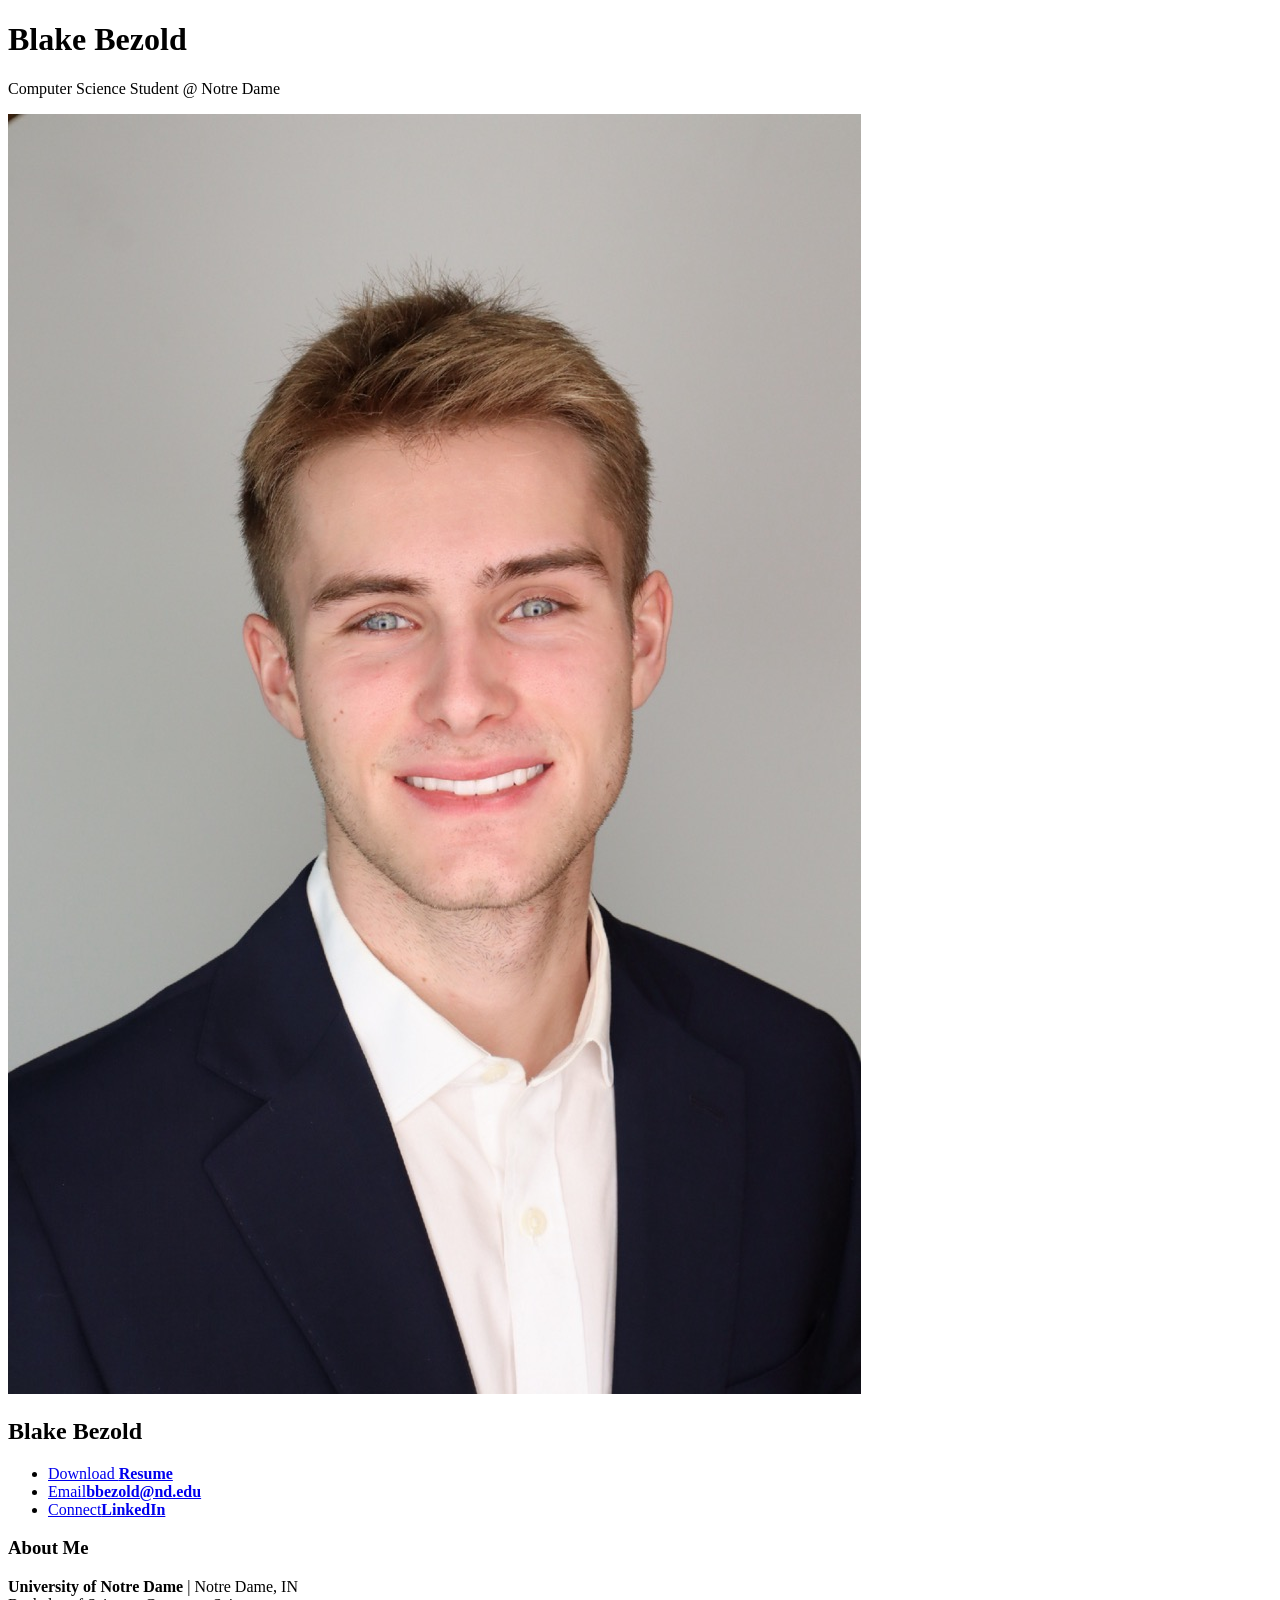
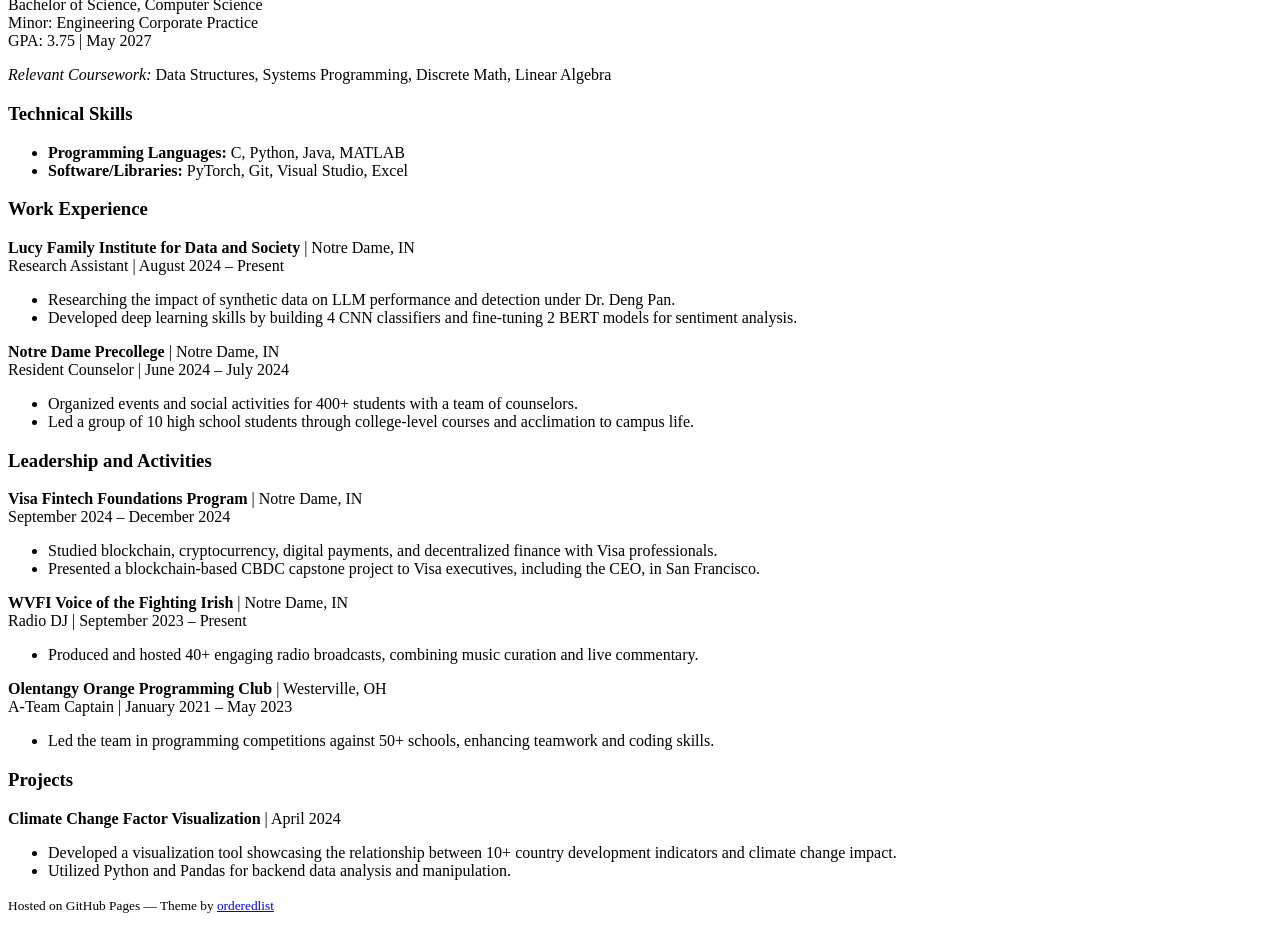
==== index.html @ f269bad6 "fixed buttons pt 2" ====
<!doctype html>
<html>
  <head>
    <meta charset="utf-8">
    <meta http-equiv="X-UA-Compatible" content="chrome=1">
    <title>About | Blake Bezold</title>

    <link rel="stylesheet" href="stylesheets/styles.css">
    <link rel="stylesheet" href="stylesheets/pygment_trac.css">
    <meta name="viewport" content="width=device-width">
    <!--[if lt IE 9]>
    <script src="//html5shiv.googlecode.com/svn/trunk/html5.js"></script>
    <![endif]-->
  </head>
  <body>
    <div class="wrapper">
      <header>
        <h1>Blake Bezold</h1>
        <p>Computer Science Student @ Notre Dame</p>
		<img src="photo.jpg" alt="Image of Blake">
      </header>
		<section id="resume">
		</header>
			<h2>Blake Bezold</h2>
			<ul>
				<li><a href="https://drive.google.com/file/d/12IkbuP81wawampRfzzieY_w5R95VjxuS/view?usp=sharing">Download <strong>Resume</strong></a></li>
				<li><a href="mailto:bbezold@nd.edu">Email<strong>bbezold@nd.edu</strong></a></li>
				<li><a href="https://linkedin.com">Connect<strong>LinkedIn</strong></a></li>
			</ul>
		</header>
			<h3>About Me</h3>
			<p><strong>University of Notre Dame</strong> | Notre Dame, IN<br>
			Bachelor of Science, Computer Science<br>
			Minor: Engineering Corporate Practice<br>
			GPA: 3.75 | May 2027</p>
			<p><em>Relevant Coursework:</em> Data Structures, Systems Programming, Discrete Math, Linear Algebra</p>
		
			<h3>Technical Skills</h3>
			<ul>
			<li><strong>Programming Languages:</strong> C, Python, Java, MATLAB</li>
			<li><strong>Software/Libraries:</strong> PyTorch, Git, Visual Studio, Excel</li>
			</ul>
		
			<h3>Work Experience</h3>
			<p><strong>Lucy Family Institute for Data and Society</strong> | Notre Dame, IN<br>
			Research Assistant | August 2024 – Present</p>
			<ul>
			<li>Researching the impact of synthetic data on LLM performance and detection under Dr. Deng Pan.</li>
			<li>Developed deep learning skills by building 4 CNN classifiers and fine-tuning 2 BERT models for sentiment analysis.</li>
			</ul>
		
			<p><strong>Notre Dame Precollege</strong> | Notre Dame, IN<br>
			Resident Counselor | June 2024 – July 2024</p>
			<ul>
			<li>Organized events and social activities for 400+ students with a team of counselors.</li>
			<li>Led a group of 10 high school students through college-level courses and acclimation to campus life.</li>
			</ul>
		
			<h3>Leadership and Activities</h3>
			<p><strong>Visa Fintech Foundations Program</strong> | Notre Dame, IN<br>
			September 2024 – December 2024</p>
			<ul>
			<li>Studied blockchain, cryptocurrency, digital payments, and decentralized finance with Visa professionals.</li>
			<li>Presented a blockchain-based CBDC capstone project to Visa executives, including the CEO, in San Francisco.</li>
			</ul>
		
			<p><strong>WVFI Voice of the Fighting Irish</strong> | Notre Dame, IN<br>
			Radio DJ | September 2023 – Present</p>
			<ul>
			<li>Produced and hosted 40+ engaging radio broadcasts, combining music curation and live commentary.</li>
			</ul>
		
			<p><strong>Olentangy Orange Programming Club</strong> | Westerville, OH<br>
			A-Team Captain | January 2021 – May 2023</p>
			<ul>
			<li>Led the team in programming competitions against 50+ schools, enhancing teamwork and coding skills.</li>
			</ul>
		
			<h3>Projects</h3>
			<p><strong>Climate Change Factor Visualization</strong> | April 2024</p>
			<ul>
			<li>Developed a visualization tool showcasing the relationship between 10+ country development indicators and climate change impact.</li>
			<li>Utilized Python and Pandas for backend data analysis and manipulation.</li>
			</ul>
		</section>
	  
      <footer>
        <p><small>Hosted on GitHub Pages &mdash; Theme by <a href="https://github.com/orderedlist">orderedlist</a></small></p>
      </footer>
    </div>
    <script src="javascripts/scale.fix.js"></script>
  </body>
</html>
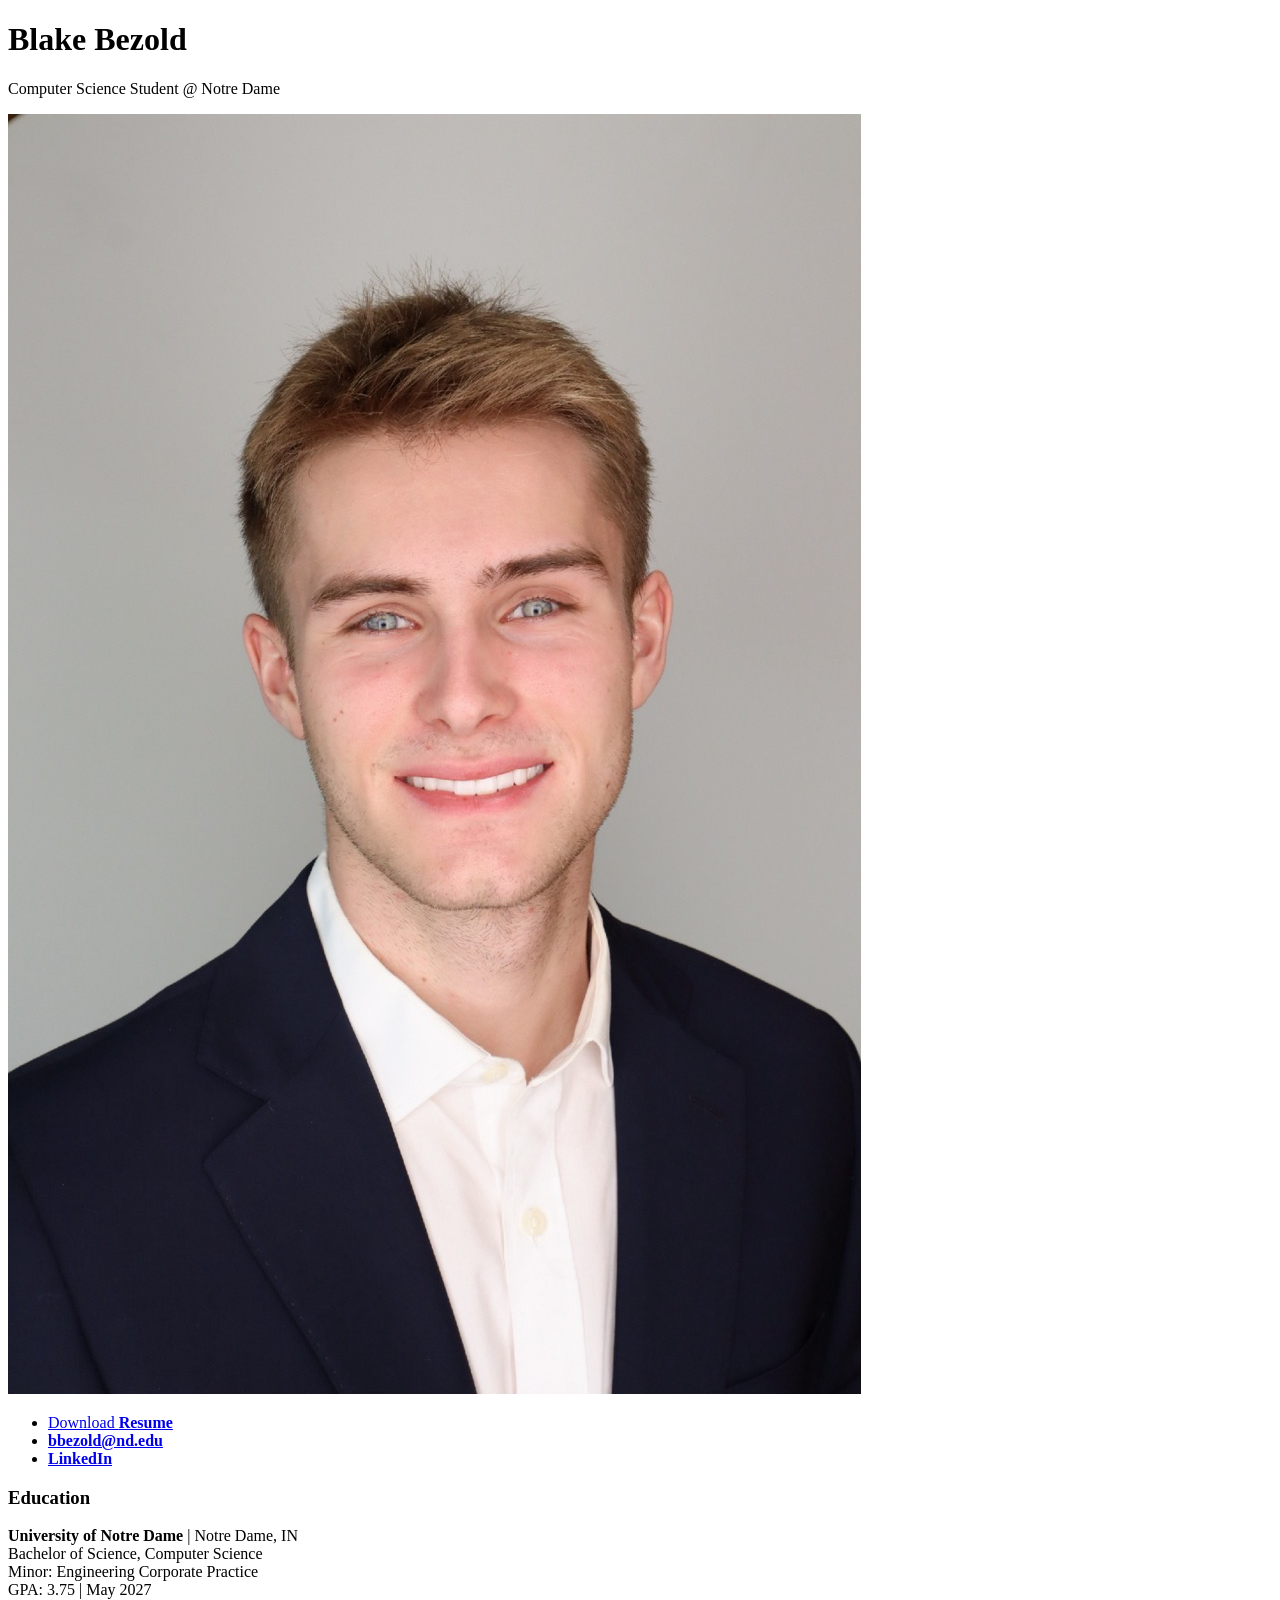
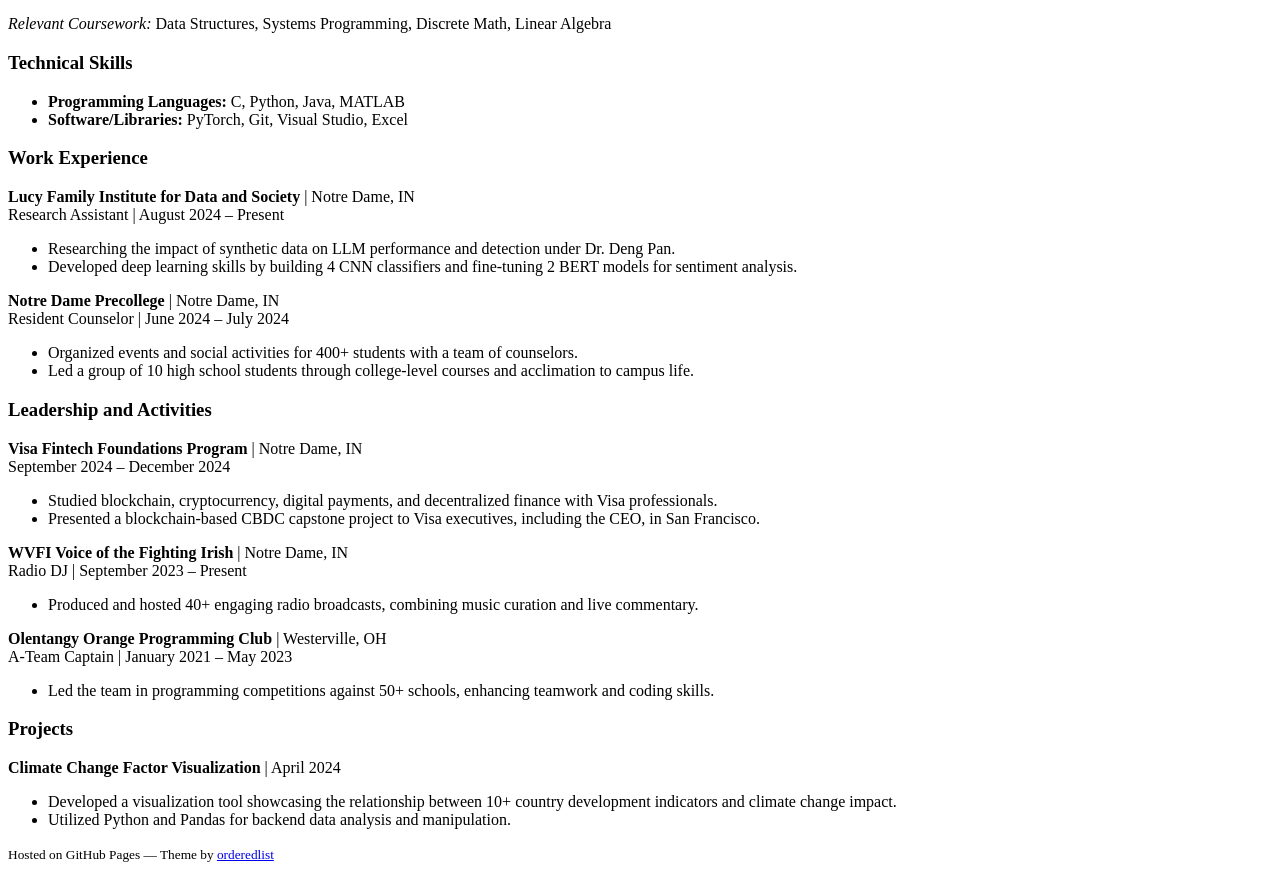
==== commit 56defe19: "fixed quick links" ====
--- a/index.html
+++ b/index.html
@@ -20,15 +20,14 @@
 		<img src="photo.jpg" alt="Image of Blake">
       </header>
 		<section id="resume">
-		</header>
-			<h2>Blake Bezold</h2>
-			<ul>
-				<li><a href="https://drive.google.com/file/d/12IkbuP81wawampRfzzieY_w5R95VjxuS/view?usp=sharing">Download <strong>Resume</strong></a></li>
-				<li><a href="mailto:bbezold@nd.edu">Email<strong>bbezold@nd.edu</strong></a></li>
-				<li><a href="https://linkedin.com">Connect<strong>LinkedIn</strong></a></li>
-			</ul>
-		</header>
-			<h3>About Me</h3>
+			<header>
+				<ul>
+					<li><a href="https://drive.google.com/file/d/12IkbuP81wawampRfzzieY_w5R95VjxuS/view?usp=sharing">Download <strong>Resume</strong></a></li>
+					<li><a href="mailto:bbezold@nd.edu"><strong>bbezold@nd.edu</strong></a></li>
+					<li><a href="https://linkedin.com"><strong>LinkedIn</strong></a></li>
+				</ul>
+			</header>
+			<h3>Education</h3>
 			<p><strong>University of Notre Dame</strong> | Notre Dame, IN<br>
 			Bachelor of Science, Computer Science<br>
 			Minor: Engineering Corporate Practice<br>
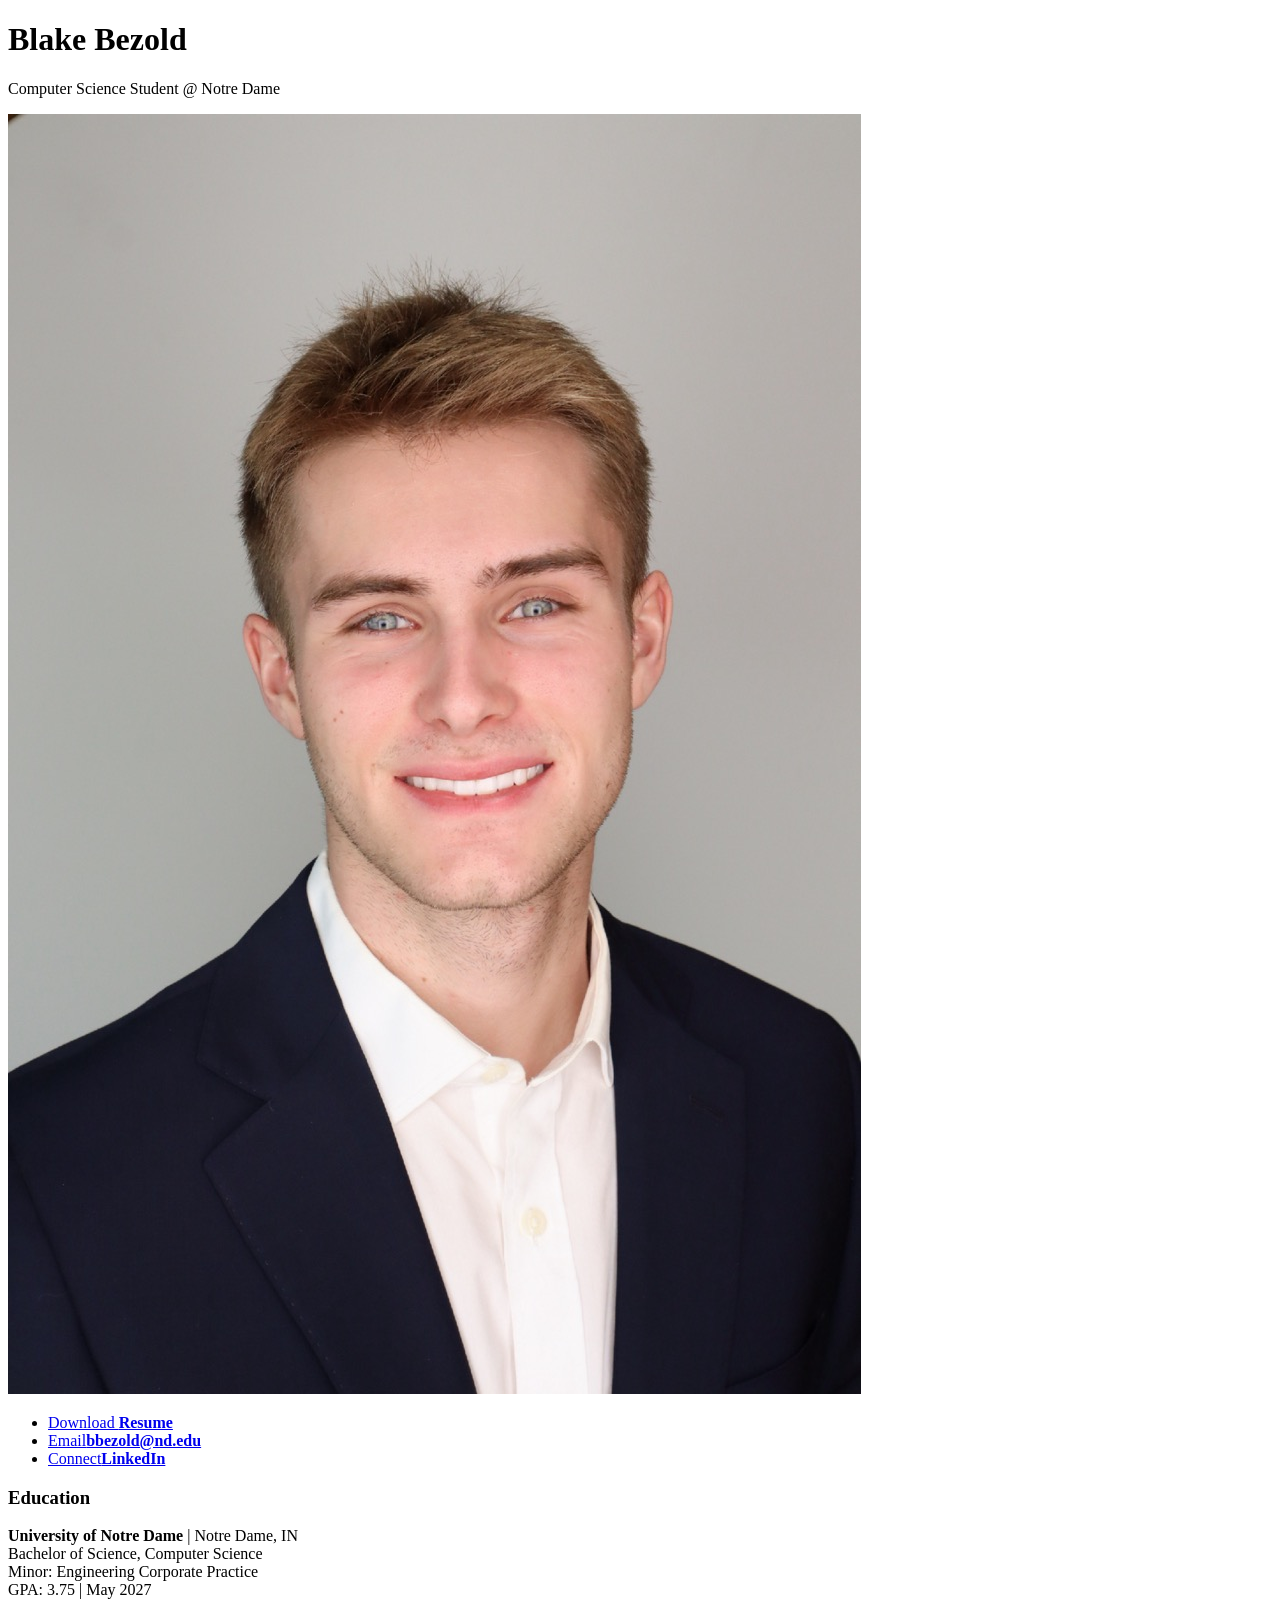
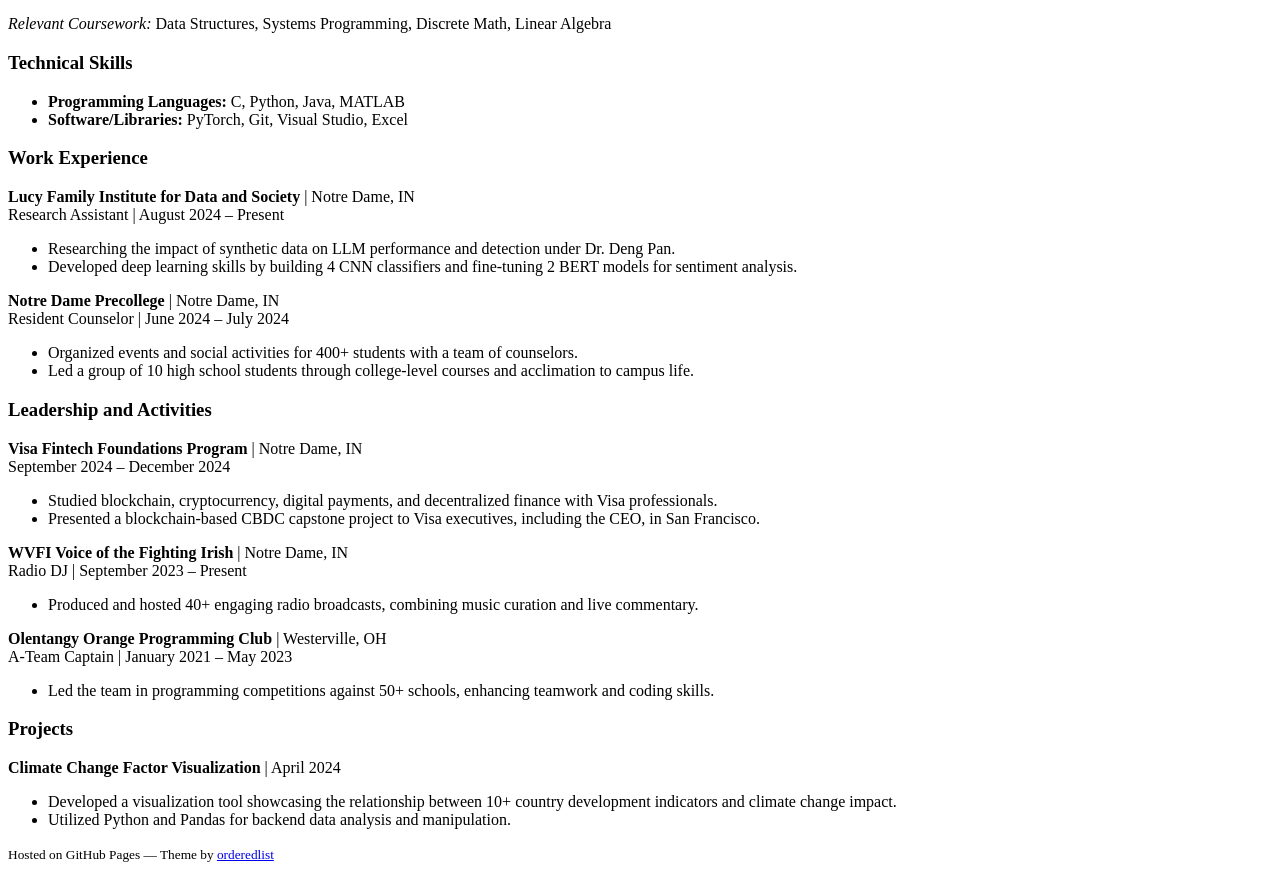
==== commit be15c0b8: "buttons" ====
--- a/index.html
+++ b/index.html
@@ -23,8 +23,8 @@
 			<header>
 				<ul>
 					<li><a href="https://drive.google.com/file/d/12IkbuP81wawampRfzzieY_w5R95VjxuS/view?usp=sharing">Download <strong>Resume</strong></a></li>
-					<li><a href="mailto:bbezold@nd.edu"><strong>bbezold@nd.edu</strong></a></li>
-					<li><a href="https://linkedin.com"><strong>LinkedIn</strong></a></li>
+					<li><a href="mailto:bbezold@nd.edu">Email<strong>bbezold@nd.edu</strong></a></li>
+					<li><a href="https://linkedin.com">Connect<strong>LinkedIn</strong></a></li>
 				</ul>
 			</header>
 			<h3>Education</h3>
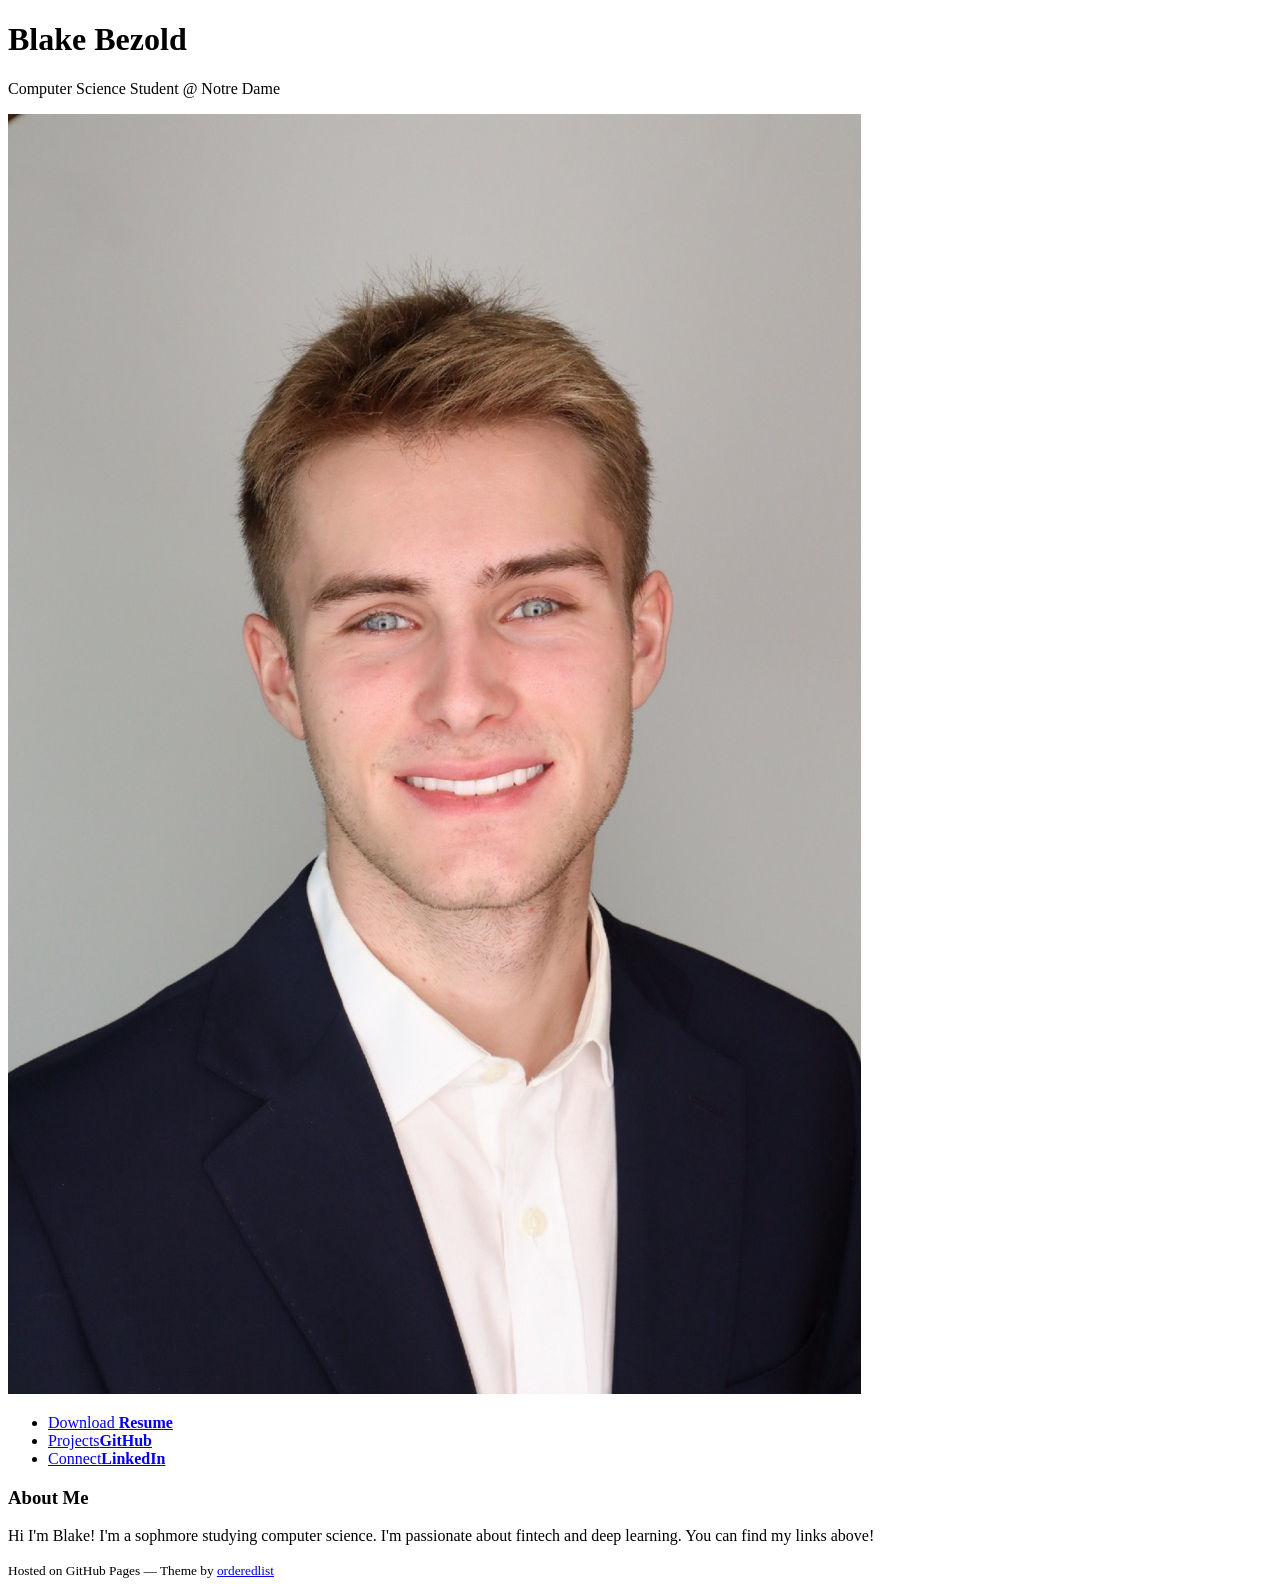
==== commit 52079222: "bio" ====
--- a/index.html
+++ b/index.html
@@ -23,64 +23,13 @@
 			<header>
 				<ul>
 					<li><a href="https://drive.google.com/file/d/12IkbuP81wawampRfzzieY_w5R95VjxuS/view?usp=sharing">Download <strong>Resume</strong></a></li>
-					<li><a href="mailto:bbezold@nd.edu">Email<strong>bbezold@nd.edu</strong></a></li>
+					<li><a href="https://github.com/blakebezold">Projects<strong>GitHub</strong></a></li>
 					<li><a href="https://linkedin.com">Connect<strong>LinkedIn</strong></a></li>
 				</ul>
 			</header>
-			<h3>Education</h3>
-			<p><strong>University of Notre Dame</strong> | Notre Dame, IN<br>
-			Bachelor of Science, Computer Science<br>
-			Minor: Engineering Corporate Practice<br>
-			GPA: 3.75 | May 2027</p>
-			<p><em>Relevant Coursework:</em> Data Structures, Systems Programming, Discrete Math, Linear Algebra</p>
-		
-			<h3>Technical Skills</h3>
-			<ul>
-			<li><strong>Programming Languages:</strong> C, Python, Java, MATLAB</li>
-			<li><strong>Software/Libraries:</strong> PyTorch, Git, Visual Studio, Excel</li>
-			</ul>
-		
-			<h3>Work Experience</h3>
-			<p><strong>Lucy Family Institute for Data and Society</strong> | Notre Dame, IN<br>
-			Research Assistant | August 2024 – Present</p>
-			<ul>
-			<li>Researching the impact of synthetic data on LLM performance and detection under Dr. Deng Pan.</li>
-			<li>Developed deep learning skills by building 4 CNN classifiers and fine-tuning 2 BERT models for sentiment analysis.</li>
-			</ul>
-		
-			<p><strong>Notre Dame Precollege</strong> | Notre Dame, IN<br>
-			Resident Counselor | June 2024 – July 2024</p>
-			<ul>
-			<li>Organized events and social activities for 400+ students with a team of counselors.</li>
-			<li>Led a group of 10 high school students through college-level courses and acclimation to campus life.</li>
-			</ul>
-		
-			<h3>Leadership and Activities</h3>
-			<p><strong>Visa Fintech Foundations Program</strong> | Notre Dame, IN<br>
-			September 2024 – December 2024</p>
-			<ul>
-			<li>Studied blockchain, cryptocurrency, digital payments, and decentralized finance with Visa professionals.</li>
-			<li>Presented a blockchain-based CBDC capstone project to Visa executives, including the CEO, in San Francisco.</li>
-			</ul>
-		
-			<p><strong>WVFI Voice of the Fighting Irish</strong> | Notre Dame, IN<br>
-			Radio DJ | September 2023 – Present</p>
-			<ul>
-			<li>Produced and hosted 40+ engaging radio broadcasts, combining music curation and live commentary.</li>
-			</ul>
-		
-			<p><strong>Olentangy Orange Programming Club</strong> | Westerville, OH<br>
-			A-Team Captain | January 2021 – May 2023</p>
-			<ul>
-			<li>Led the team in programming competitions against 50+ schools, enhancing teamwork and coding skills.</li>
-			</ul>
-		
-			<h3>Projects</h3>
-			<p><strong>Climate Change Factor Visualization</strong> | April 2024</p>
-			<ul>
-			<li>Developed a visualization tool showcasing the relationship between 10+ country development indicators and climate change impact.</li>
-			<li>Utilized Python and Pandas for backend data analysis and manipulation.</li>
-			</ul>
+
+			<h3>About Me</h3>
+			<p>Hi I'm Blake! I'm a sophmore studying computer science. I'm passionate about fintech and deep learning. You can find my links above!</p>
 		</section>
 	  
       <footer>
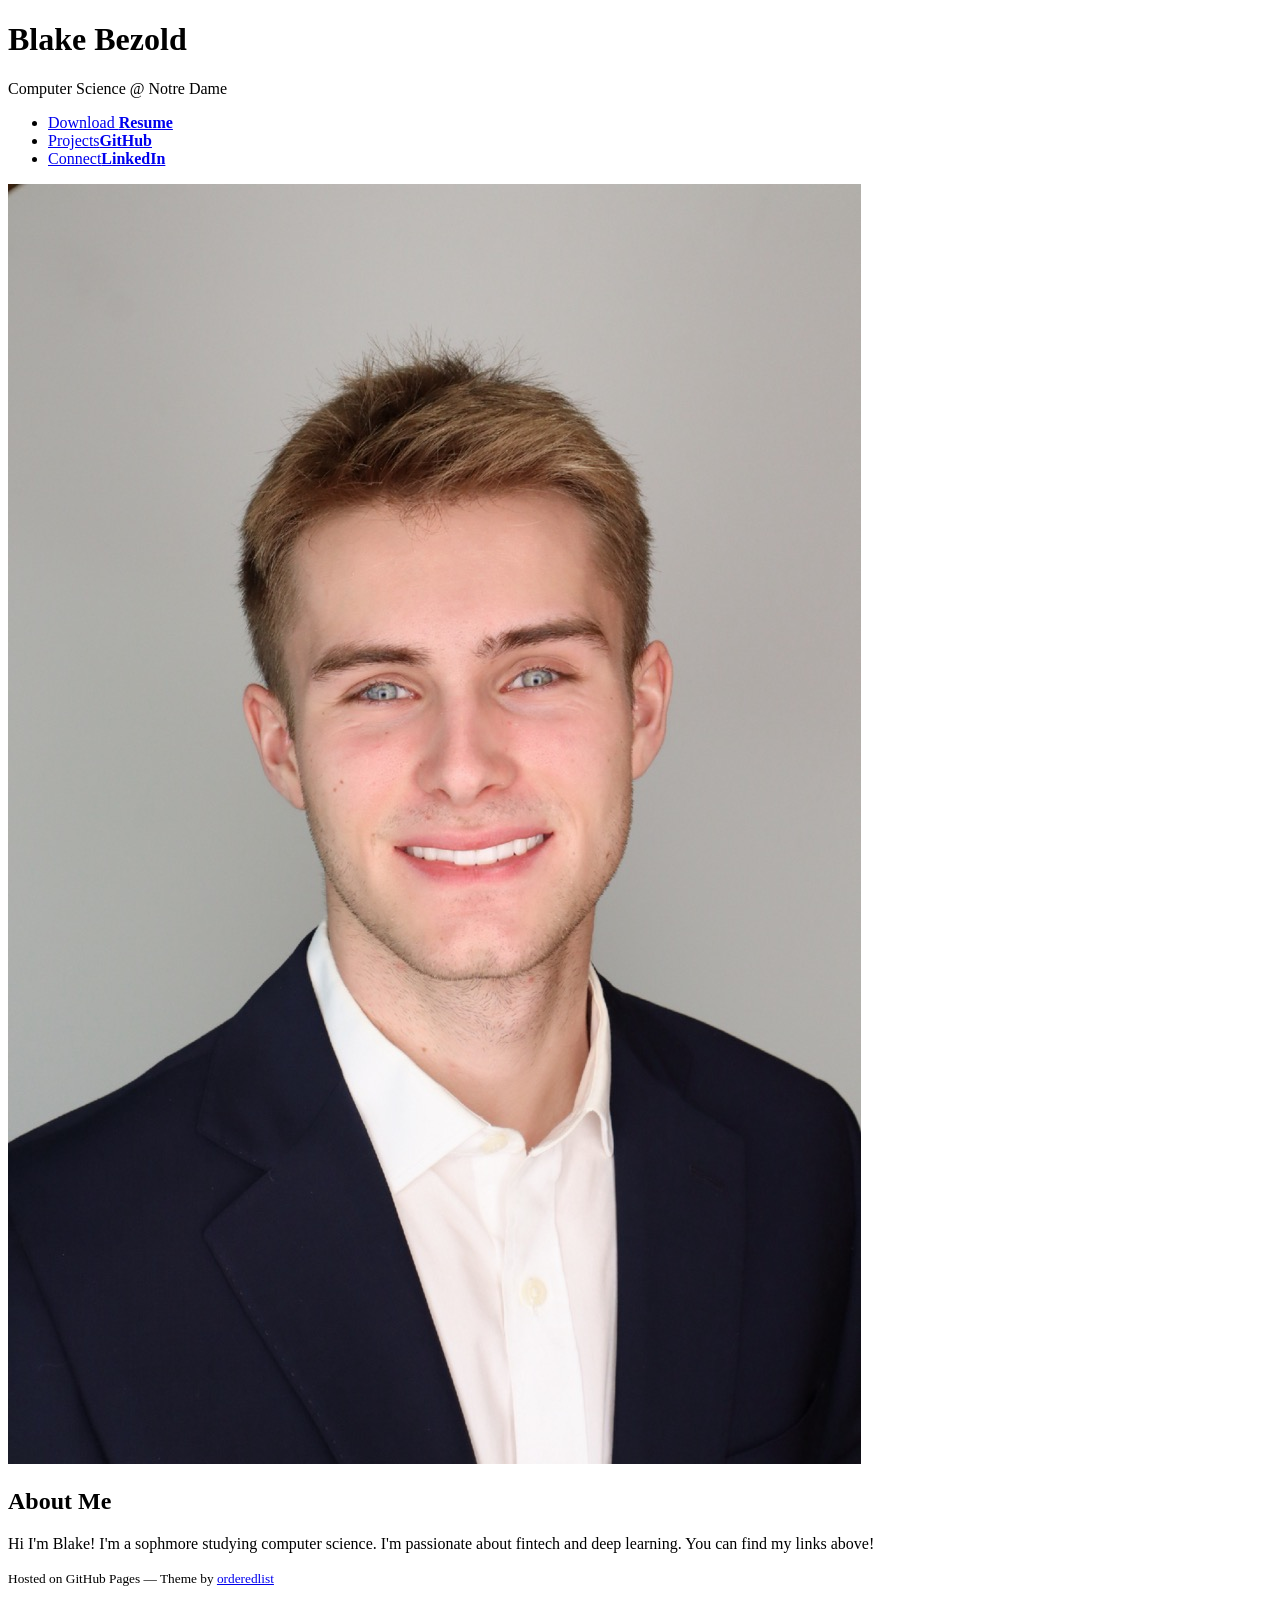
==== commit 52a771ac: "moved button and added right header" ====
--- a/index.html
+++ b/index.html
@@ -16,19 +16,16 @@
     <div class="wrapper">
       <header>
         <h1>Blake Bezold</h1>
-        <p>Computer Science Student @ Notre Dame</p>
-		<img src="photo.jpg" alt="Image of Blake">
+        <p>Computer Science @ Notre Dame</p>
+		<ul>
+			<li><a href="https://drive.google.com/file/d/12IkbuP81wawampRfzzieY_w5R95VjxuS/view?usp=sharing">Download <strong>Resume</strong></a></li>
+			<li><a href="https://github.com/blakebezold">Projects<strong>GitHub</strong></a></li>
+			<li><a href="https://linkedin.com">Connect<strong>LinkedIn</strong></a></li>
+		</ul>
+		<img src="photo.jpg" alt="Image of Me">
       </header>
 		<section id="resume">
-			<header>
-				<ul>
-					<li><a href="https://drive.google.com/file/d/12IkbuP81wawampRfzzieY_w5R95VjxuS/view?usp=sharing">Download <strong>Resume</strong></a></li>
-					<li><a href="https://github.com/blakebezold">Projects<strong>GitHub</strong></a></li>
-					<li><a href="https://linkedin.com">Connect<strong>LinkedIn</strong></a></li>
-				</ul>
-			</header>
-
-			<h3>About Me</h3>
+			<h1>About Me</h1>
 			<p>Hi I'm Blake! I'm a sophmore studying computer science. I'm passionate about fintech and deep learning. You can find my links above!</p>
 		</section>
 	  
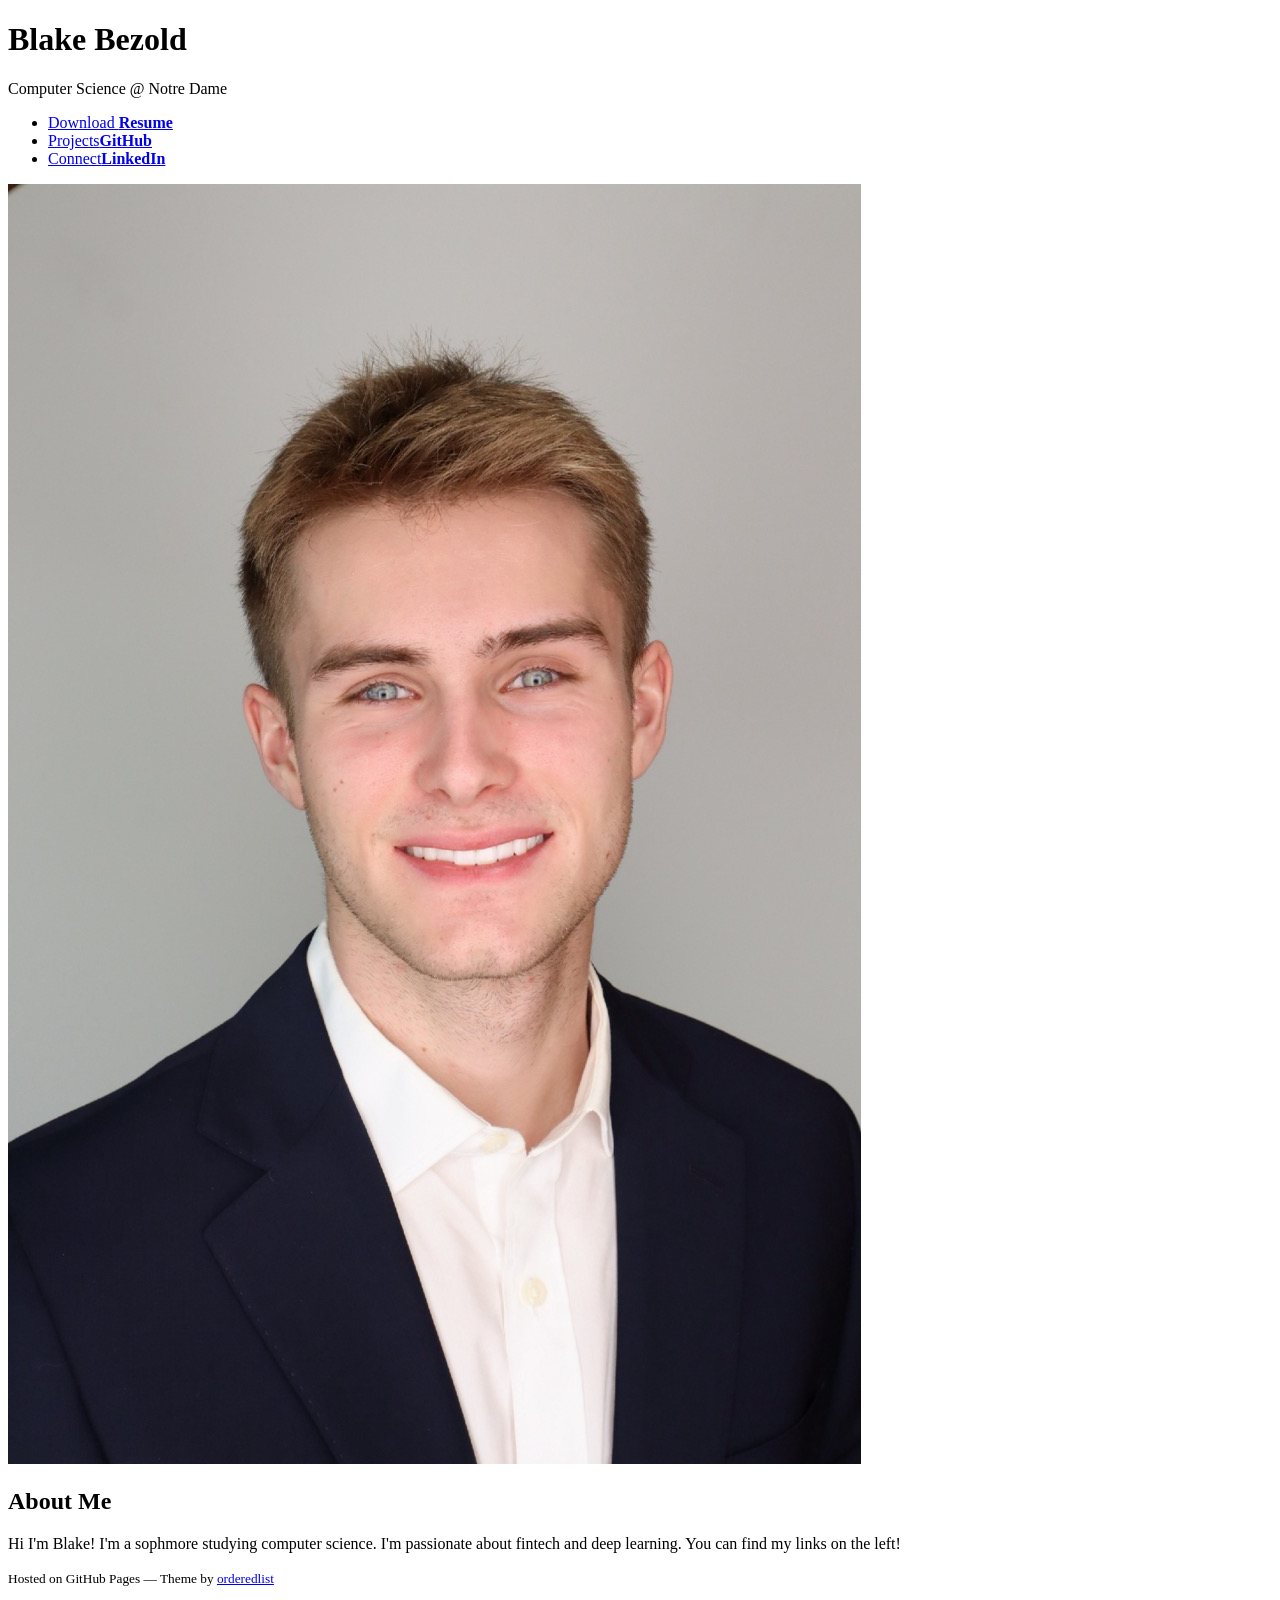
==== commit c78adad5: "fixed typo" ====
--- a/index.html
+++ b/index.html
@@ -26,7 +26,7 @@
       </header>
 		<section id="resume">
 			<h1>About Me</h1>
-			<p>Hi I'm Blake! I'm a sophmore studying computer science. I'm passionate about fintech and deep learning. You can find my links above!</p>
+			<p>Hi I'm Blake! I'm a sophmore studying computer science. I'm passionate about fintech and deep learning. You can find my links on the left!</p>
 		</section>
 	  
       <footer>
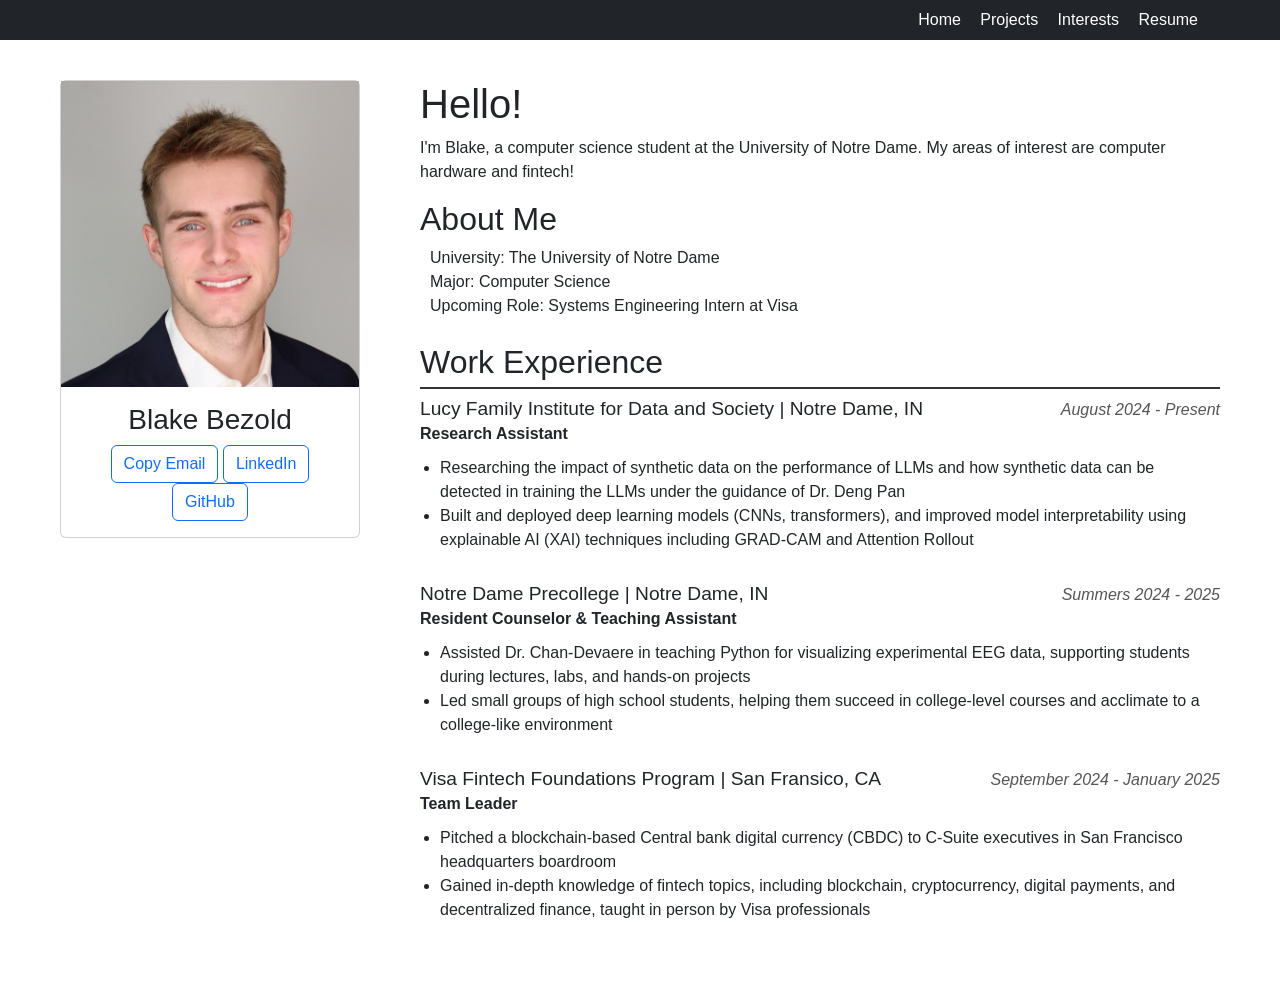
==== commit 62e50333: "Renamed home.html to index.html" ====
--- a/index.html
+++ b/index.html
@@ -1,38 +1,88 @@
-<!doctype html>
-<html>
-  <head>
-    <meta charset="utf-8">
-    <meta http-equiv="X-UA-Compatible" content="chrome=1">
-    <title>About | Blake Bezold</title>
+<!DOCTYPE html>
+<html lang="en">
+<head>
+    <meta charset="UTF-8">
+    <meta name="viewport" content="width=device-width, initial-scale=1.0">
+    <title>Blake Bezold - CS Student at Notre Dame</title>
+    <link href="https://cdn.jsdelivr.net/npm/bootstrap@5.3.3/dist/css/bootstrap.min.css" rel="stylesheet">
+    <link rel="stylesheet" href="style.css">
+</head>
 
-    <link rel="stylesheet" href="stylesheets/styles.css">
-    <link rel="stylesheet" href="stylesheets/pygment_trac.css">
-    <meta name="viewport" content="width=device-width">
-    <!--[if lt IE 9]>
-    <script src="//html5shiv.googlecode.com/svn/trunk/html5.js"></script>
-    <![endif]-->
-  </head>
-  <body>
-    <div class="wrapper">
-      <header>
-        <h1>Blake Bezold</h1>
-        <p>Computer Science @ Notre Dame</p>
-		<ul>
-			<li><a href="https://drive.google.com/file/d/12IkbuP81wawampRfzzieY_w5R95VjxuS/view?usp=sharing">Download <strong>Resume</strong></a></li>
-			<li><a href="https://github.com/blakebezold">Projects<strong>GitHub</strong></a></li>
-			<li><a href="https://linkedin.com">Connect<strong>LinkedIn</strong></a></li>
-		</ul>
-		<img src="photo.jpg" alt="Image of Me">
-      </header>
-		<section id="resume">
-			<h1>About Me</h1>
-			<p>Hi I'm Blake! I'm a sophmore studying computer science. I'm passionate about fintech and deep learning. You can find my links on the left!</p>
-		</section>
-	  
-      <footer>
-        <p><small>Hosted on GitHub Pages &mdash; Theme by <a href="https://github.com/orderedlist">orderedlist</a></small></p>
-      </footer>
+<body>
+
+<nav class="navbar navbar-dark bg-dark">
+    <div class="container">
+        <span class="navbar-brand"></span>
+
+        <div class="nav-links">
+            <a href="home.html">Home</a>
+            <a href="projects.html">Projects</a>
+            <a href="interests.html">Interests</a>
+            <a href="Bezold-Resume-Sep-25-v3.pdf">Resume</a>
+        </div>
     </div>
-    <script src="javascripts/scale.fix.js"></script>
-  </body>
-</html>
+</nav>
+<div class="page-layout">
+    <div class="sidebar">
+        <div class="card profile-card">
+            <img src="profile.jpg" alt="Profile Photo">
+            <div class="card-body">
+                <h3>Blake Bezold</h3>
+                <div class="profile-buttons">
+                    <button id="email-btn" class="btn btn-outline-primary">Copy Email</button>
+                    <a href="https://www.linkedin.com/in/blakebezold/" class="btn btn-outline-primary">LinkedIn</a>
+                    <a href="https://github.com/blakebezold" class="btn btn-outline-primary">GitHub</a>
+                </div>
+            </div>
+        </div>
+    </div>
+    <div class="main-content">
+        <h1>Hello!</h1>
+        <p>I'm Blake, a computer science student at the University of Notre Dame. My areas of interest are computer hardware and fintech! </p>
+        <h2>About Me</h2>
+        <ul class="info-list">
+            <li>University: The University of Notre Dame</li>
+            <li>Major: Computer Science</li>
+            <li>Upcoming Role: Systems Engineering Intern at Visa</li>
+        </ul>
+        <section id="work-experience">
+            <h2>Work Experience</h2>
+            <div class="job">
+                <div class="job-header">
+                    <h3>Lucy Family Institute for Data and Society | Notre Dame, IN</h3>
+                    <span class="job-date"><em>August 2024 - Present</em></span>
+                </div>
+                <p><strong>Research Assistant</strong></p>
+                <ul>
+                    <li>Researching the impact of synthetic data on the performance of LLMs and how synthetic data can be detected in training the LLMs under the guidance of Dr. Deng Pan</li>
+                    <li>Built and deployed deep learning models (CNNs, transformers), and improved model interpretability using explainable AI (XAI) techniques including GRAD-CAM and Attention Rollout</li>
+                </ul>
+            </div>
+            <div class="job">
+                <div class="job-header">
+                    <h3>Notre Dame Precollege | Notre Dame, IN</h3>
+                    <span class="job-date"><em>Summers 2024 - 2025</em></span>
+                </div>
+                <p><strong>Resident Counselor & Teaching Assistant</strong></p>
+                <ul>
+                    <li>Assisted Dr. Chan-Devaere in teaching Python for visualizing experimental EEG data, supporting students during lectures, labs, and hands-on projects</li>
+                    <li>Led small groups of high school students, helping them succeed in college-level courses and acclimate to a college-like environment</li>
+                </ul>
+            </div>
+            <div class="job">
+                <div class="job-header">
+                    <h3>Visa Fintech Foundations Program | San Fransico, CA </h3>
+                    <span class="job-date"><em>September 2024 - January 2025</em></span>
+                </div>
+                <p><strong>Team Leader</strong></p>
+                <ul>
+                    <li>Pitched a blockchain-based Central bank digital currency (CBDC) to C-Suite executives in San Francisco headquarters boardroom</li>
+                    <li>Gained in-depth knowledge of fintech topics, including blockchain, cryptocurrency, digital payments, and decentralized finance, taught in person by Visa professionals</li>
+                </ul>
+            </div>
+        </section>
+    </div>
+</div>
+<script src="script.js"></script>
+</body>
+</html>
--- a/style.css
+++ b/style.css
@@ -0,0 +1,118 @@
+body {
+    margin: 0;
+    font-family: Arial, sans-serif;
+}
+
+/* Home CSS */
+.nav-links a {
+    color: white;
+    margin-left: 15px;
+    text-decoration: none;
+}
+
+.page-layout {
+    display: flex;
+    align-items: flex-start;
+    justify-content: center;
+    gap: 60px;
+    padding: 40px;
+    flex-wrap: wrap;
+}
+
+.main-content {
+    flex: 1 1 600px;
+    max-width: 800px;
+}
+
+.profile-card {
+    width: 300px;
+    text-align: center;
+}
+
+.profile-card img {
+    width: 100%;
+}
+
+.info-list {
+    padding-left: 10px;
+    list-style-type: none;
+}
+
+#work-experience {
+    margin-top: 25px;
+    font-family: Arial, sans-serif;
+}
+
+#work-experience h2 {
+    border-bottom: 2px solid #333;
+    padding-bottom: 5px;
+}
+
+.job {
+    margin-bottom: 30px;
+}
+
+.job-header {
+    display: flex;
+    justify-content: space-between;
+    align-items: baseline;
+    flex-wrap: wrap;
+    gap: 10px;
+}
+
+.job-header h3 {
+    margin: 0;
+    font-size: 1.2rem;
+}
+
+.job-date {
+    font-style: italic;
+    color: #555;
+    white-space: nowrap;
+}
+
+.job ul {
+    padding-left: 20px;
+}
+
+.job p {
+    margin-bottom: 10px;
+}
+
+/* Projects/Interests CSS */
+.project-container {
+    max-width: 900px;
+    margin: 0 auto;
+    padding: 2rem;
+    display: flex;
+    flex-direction: column;
+    gap: 2rem;
+    font-family: Arial, sans-serif;
+}
+
+.project {
+    padding: 1.5rem;
+    border: 1px solid #ccc;
+    border-radius: 10px;
+    background-color: #f9f9f9;
+    box-shadow: 0 4px 8px rgba(0, 0, 0, 0.05);
+}
+
+.project h2 {
+    margin-top: 0;
+    color: #333;
+    font-size: 1.5rem;
+}
+
+.project p {
+    margin: 0.5rem 0 1rem 0;
+    font-weight: bold;
+    color: #555;
+}
+
+.project ul {
+    margin: 0;
+    padding-left: 1.2rem;
+    color: #444;
+    line-height: 1.6;
+}
